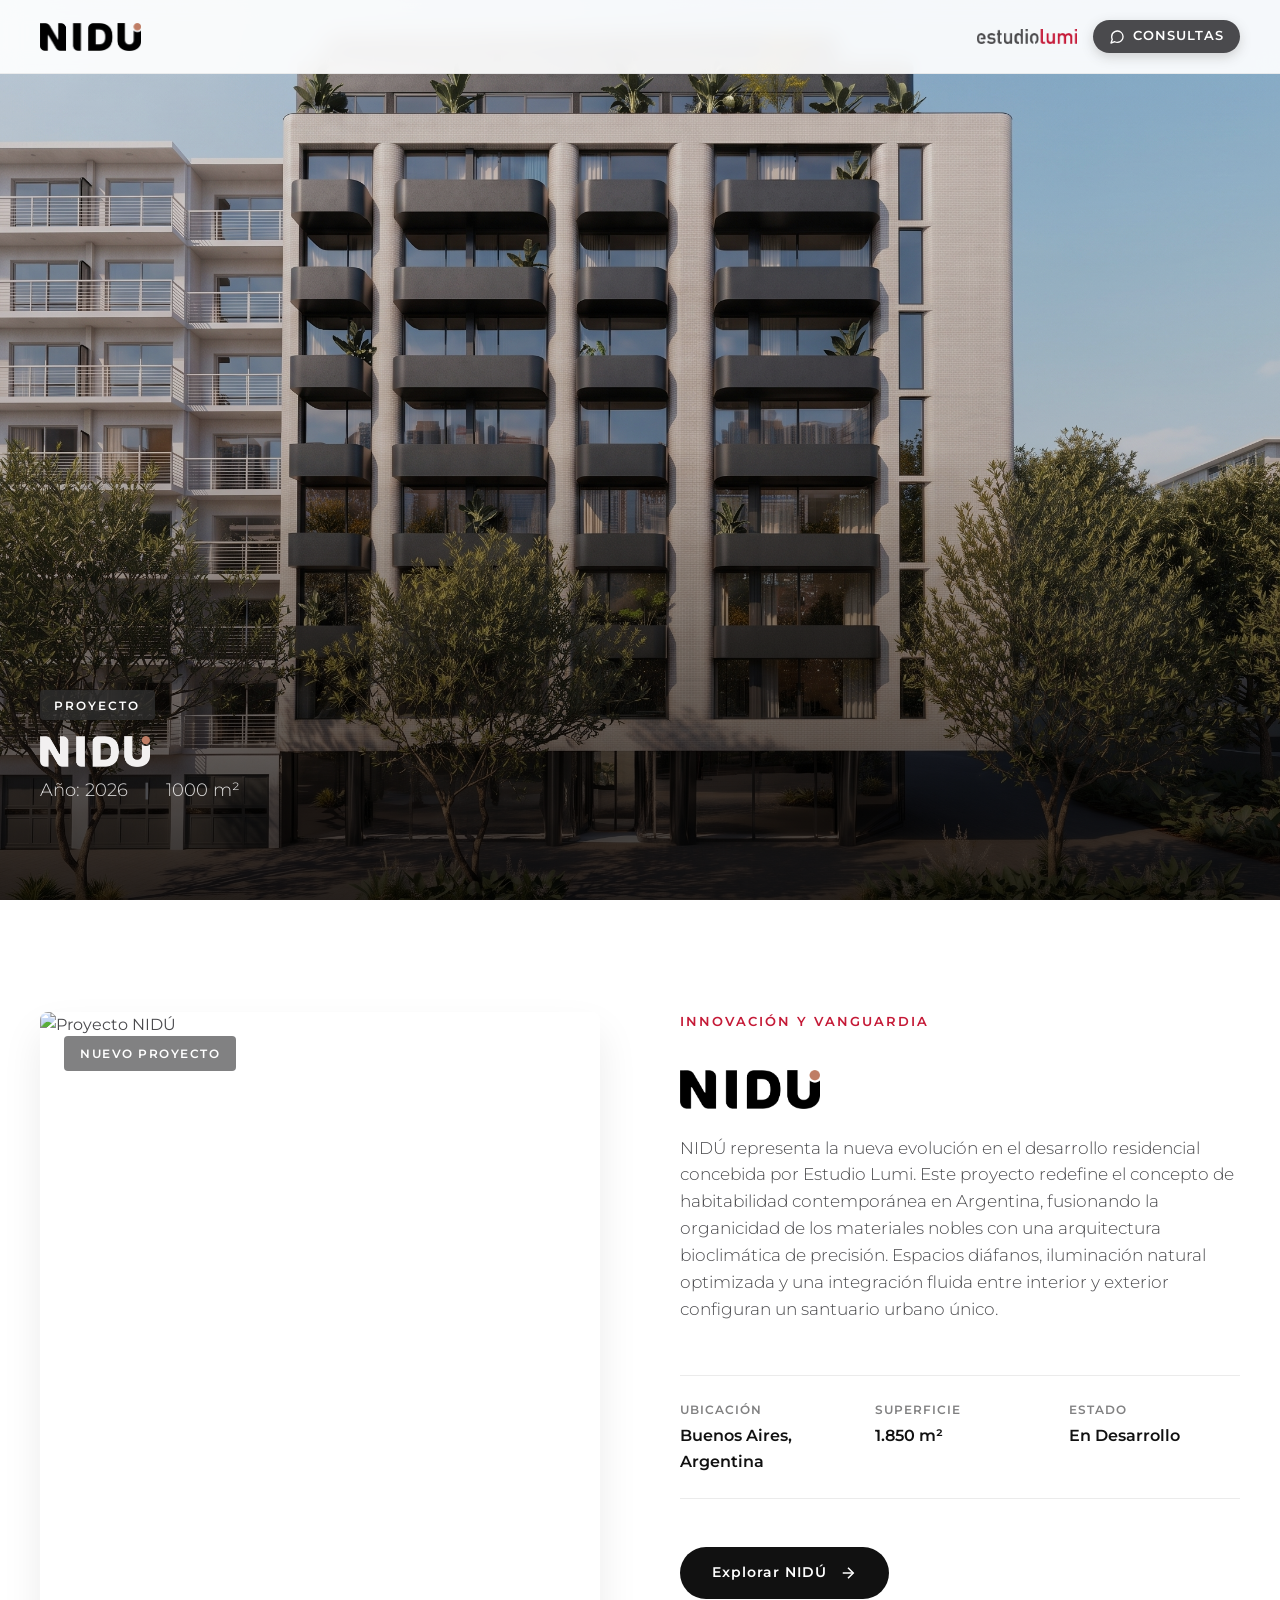
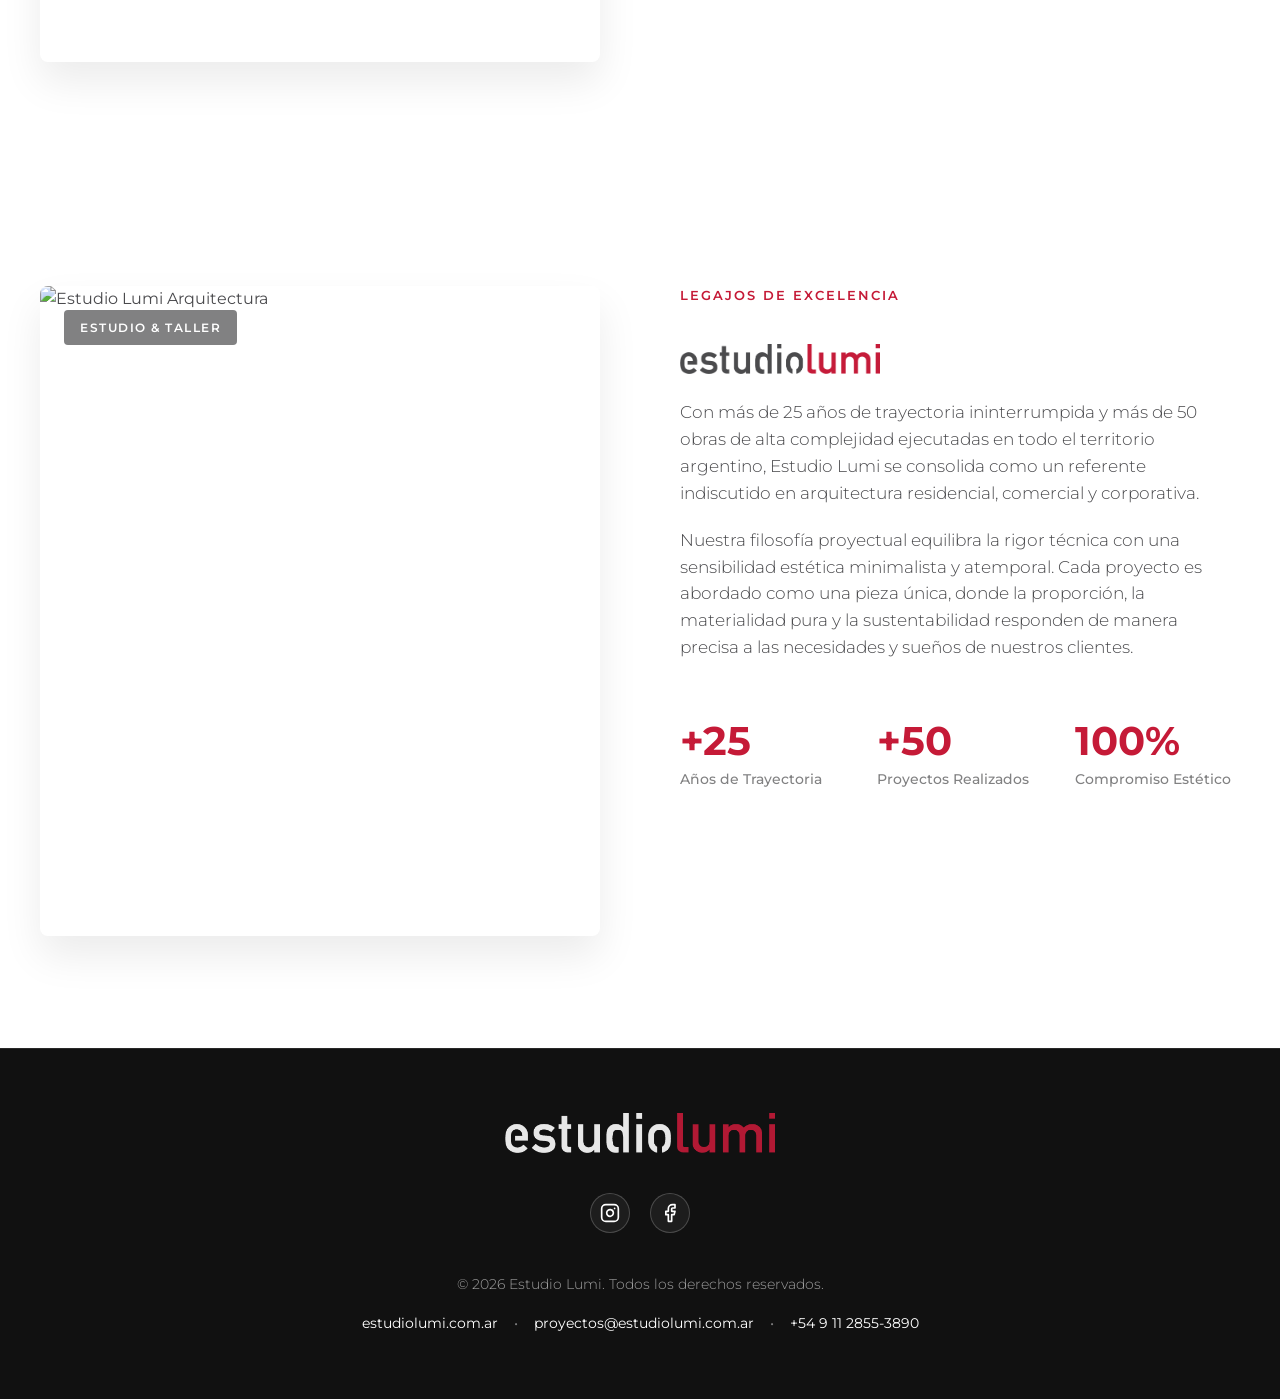
==== nidu.html @ f607843b "Primera versión del sitio Estudio Lumi Co-Authored-By: Claude Opus 5.5 <noreply@anthropic.com>" ====
<!DOCTYPE html>
<html lang="es">
<head>
    <meta charset="UTF-8">
    <meta name="viewport" content="width=device-width, initial-scale=1.0">
    <title>NIDÚ</title>
    <link rel="preconnect" href="https://fonts.googleapis.com">
    <link rel="preconnect" href="https://fonts.gstatic.com" crossorigin>
    <link href="https://fonts.googleapis.com/css2?family=Montserrat:ital,wght@0,300;0,400;0,500;0,600;0,700;1,300&display=swap" rel="stylesheet">
    <link rel="stylesheet" href="styles.css">
    <link rel="icon" href="./img/ICONO 2.ico">

</head>
<body>

    <!-- NAVBAR -->
    <header class="navbar">
        <div class="nav-container">
            <a href="#" class="logo-link">
                <img src="./img/logo-estudio-nidu.png" alt="Nidu Logo" class="logo-img">
            </a>
            <nav class="nav-links">
                <a href="./index.html" class="logo-link">
                <img src="./img/logo-estudio-lumi.png" alt="Estudio Lumi Logo" width="100px"></a>
                <a href="https://wa.me/5491128553890?text=Hola,%20me%20gustaría%20realizar%20una%20consulta%20con%20Estudio%20Lumi." target="_blank" class="nav-btn consultation-btn">
                    <svg class="whatsapp-icon" viewBox="0 0 24 24" width="16" height="16" stroke="currentColor" stroke-width="2" fill="none" stroke-linecap="round" stroke-linejoin="round"><path d="M21 11.5a8.38 8.38 0 0 1-.9 3.8 8.5 8.5 0 0 1-7.6 4.7 8.38 8.38 0 0 1-3.8-.9L3 21l1.9-5.7a8.38 8.38 0 0 1-.9-3.8 8.5 8.5 0 0 1 4.7-7.6 8.38 8.38 0 0 1 3.8-.9h.5a8.48 8.48 0 0 1 8 8v.5z"></path></svg>
                    CONSULTAS
                </a>
            </nav>
        </div>
    </header>

    <!-- HERO SECTION CON VIDEO -->
    <section class="hero-video">
        <video class="hero-video-media" autoplay muted loop playsinline preload="auto" poster="./img/1nidu1.jfif" aria-hidden="true">
            <source src="./videos/nidu2.mp4" type="video/mp4">
        </video>
        <div class="slide-overlay"></div>
        <div class="slide-content">
            <span class="slide-tag">PROYECTO</span> <br>
            <picture>
                <source media="(max-width: 768px)" srcset="./img/logo-estudio-nidu.png">
                <img src="./img/logo-estudio-nidu2.png" alt="Nidu Logo" width="110">
            </picture>
            <div class="project-meta">
                <span class="project-year">Año: 2026</span>
                <span class="meta-divider">|</span>
                <span class="project-area">1000 m²</span>
            </div>
        </div>
    </section>

    <!-- SECTION NIDÚ -->
    <section id="nidu" class="project-highlight-section">
        <div class="section-container">
            <div class="content-grid">
                <div class="image-wrapper reveal-left">
                    <img src="https://images.unsplash.com/photo-1600607687920-4e2a09cf159d?auto=format&fit=crop&w=1200&q=80" alt="Proyecto NIDÚ" class="highlight-img">
                    <div class="img-badge">Nuevo Proyecto</div>
                </div>
                <div class="text-wrapper reveal-right">
                    <span class="section-subtitle">Innovación y Vanguardia</span> <br>
                    <img src="./img/logo-estudio-nidu.png" alt="Estudio Lumi Logo" width="140px"><br>
                    <p class="section-text">
                        NIDÚ representa la nueva evolución en el desarrollo residencial concebida por Estudio Lumi. Este proyecto redefine el concepto de habitabilidad contemporánea en Argentina, fusionando la organicidad de los materiales nobles con una arquitectura bioclimática de precisión. Espacios diáfanos, iluminación natural optimizada y una integración fluida entre interior y exterior configuran un santuario urbano único.
                    </p>
                    <div class="project-specs">
                        <div class="spec-item">
                            <span class="spec-label">Ubicación</span>
                            <span class="spec-value">Buenos Aires, Argentina</span>
                        </div>
                        <div class="spec-item">
                            <span class="spec-label">Superficie</span>
                            <span class="spec-value">1.850 m²</span>
                        </div>
                        <div class="spec-item">
                            <span class="spec-label">Estado</span>
                            <span class="spec-value">En Desarrollo</span>
                        </div>
                    </div>
                    <div class="action-container">
                        <a href="#nidu-detalle" class="btn-primary">
                            Explorar NIDÚ
                            <svg viewBox="0 0 24 24" width="18" height="18" stroke="currentColor" stroke-width="2" fill="none"><line x1="5" y1="12" x2="19" y2="12"></line><polyline points="12 5 19 12 12 19"></polyline></svg>
                        </a>
                    </div>
                </div>
            </div>
        </div>
    </section>

    <!-- SECTION ESTUDIO LUMI -->
    <section class="about-studio-section">
        <div class="section-container">
            <div class="content-grid reverse">
                <div class="text-wrapper reveal-left">
                    <span class="section-subtitle">Legajos de Excelencia</span> <br>
                    <img src="./img/logo-estudio-lumi.png" alt="Estudio Lumi Logo" width="200px"><br>
                    <p class="section-text">
                        Con más de 25 años de trayectoria ininterrumpida y más de 50 obras de alta complejidad ejecutadas en todo el territorio argentino, Estudio Lumi se consolida como un referente indiscutido en arquitectura residencial, comercial y corporativa. 
                    </p>
                    <p class="section-text">
                        Nuestra filosofía proyectual equilibra la rigor técnica con una sensibilidad estética minimalista y atemporal. Cada proyecto es abordado como una pieza única, donde la proporción, la materialidad pura y la sustentabilidad responden de manera precisa a las necesidades y sueños de nuestros clientes.
                    </p>
                    <div class="stats-grid">
                        <div class="stat-box">
                            <span class="stat-number">+25</span>
                            <span class="stat-desc">Años de Trayectoria</span>
                        </div>
                        <div class="stat-box">
                            <span class="stat-number">+50</span>
                            <span class="stat-desc">Proyectos Realizados</span>
                        </div>
                        <div class="stat-box">
                            <span class="stat-number">100%</span>
                            <span class="stat-desc">Compromiso Estético</span>
                        </div>
                    </div>
                </div>
                <div class="image-wrapper reveal-right">
                    <img src="https://images.unsplash.com/photo-1486406146926-c627a92ad1ab?auto=format&fit=crop&w=1200&q=80" alt="Estudio Lumi Arquitectura" class="highlight-img">
                    <div class="img-badge dark">Estudio & Taller</div>
                </div>
            </div>
        </div>
    </section>

    <!-- FOOTER -->
    <footer class="site-footer">
        <div class="footer-container">
            <div class="footer-logo-wrapper">
                <img src="./img/logo-estudio-lumi2.png" alt="Estudio Lumi Logo" class="footer-logo">
            </div>
                <div class="footer-socials">
                <a href="https://www.instagram.com/estudio.lumi?stkn=eGp0d3A1OG50ZW5n" target="_blank" aria-label="Instagram" class="social-icon">
                    <svg viewBox="0 0 24 24" width="20" height="20" stroke="currentColor" stroke-width="2" fill="none" stroke-linecap="round" stroke-linejoin="round"><rect x="2" y="2" width="20" height="20" rx="5" ry="5"></rect><path d="M16 11.37A4 4 0 1 1 12.63 8 4 4 0 0 1 16 11.37z"></path><line x1="17.5" y1="6.5" x2="17.51" y2="6.5"></line></svg>
                </a>
                <a href="https://www.facebook.com/share/1S2VRbThdL/?mibextid=wwXIfr" target="_blank" aria-label="Facebook" class="social-icon">
                    <svg viewBox="0 0 24 24" width="20" height="20" stroke="currentColor" stroke-width="2" fill="none" stroke-linecap="round" stroke-linejoin="round"><path d="M18 2h-3a5 5 0 0 0-5 5v3H7v4h3v8h4v-8h3l1-4h-4V7a1 1 0 0 1 1-1h3z"></path></svg>
                </a>
            </div>
            <div class="footer-info">
                <p class="footer-copy">&copy; 2026 Estudio Lumi. Todos los derechos reservados.</p>
                <div class="footer-contacts">
                    <a href="https://estudiolumi.com.ar" target="_blank">estudiolumi.com.ar</a>
                    <span>&bull;</span>
                    <a href="mailto:proyectos@estudiolumi.com.ar">proyectos@estudiolumi.com.ar</a>
                    <span>&bull;</span>
                    <a href="https://wa.me/5491128553890" target="_blank">+54 9 11 2855-3890</a>
                </div>
            </div>
        </div>
    </footer>

    <script src="script.js"></script>
</body>
</html>
---- styles.css ----
/* CSS RESET Y VARIABLES */
*, *::before, *::after {
    box-sizing: border-box;
    margin: 0;
    padding: 0;
}

:root {
    --primary-red: #c51a37;
    --dark-red: #a51620;
    --dark-grey: #4a4a4d;
    --light-grey: #818182;
    --bg-light: #f8f8f9;
    --black: #111111;
    --white: #ffffff;
    --font-main: 'Montserrat', Helvetica, Arial, sans-serif;
}

html {
    scroll-behavior: smooth;
    font-size: 16px;
}

body {
    font-family: var(--font-main);
    color: var(--dark-grey);
    background-color: var(--white);
    line-height: 1.6;
    overflow-x: hidden;
}

/* NAVBAR MINIMALISTA */
.navbar {
    position: fixed;
    top: 0;
    left: 0;
    width: 100%;
    z-index: 1000;
    background: rgba(255, 255, 255, 0.92);
    backdrop-filter: blur(10px);
    -webkit-backdrop-filter: blur(10px);
    border-bottom: 1px solid rgba(0, 0, 0, 0.06);
    transition: all 0.3s ease;
}

.navbar.scrolled {
    padding: 0.5rem 0;
    background: rgba(255, 255, 255, 0.98);
    box-shadow: 0 4px 20px rgba(0, 0, 0, 0.05);
}

.nav-container {
    max-width: 1400px;
    margin: 0 auto;
    padding: 1.25rem 2.5rem;
    display: flex;
    justify-content: space-between;
    align-items: center;
}

.logo-link {
    display: flex;
    align-items: center;
}

.logo-img {
    height: 28px;
    width: auto;
    object-fit: contain;
}

.nav-links {
    display: flex;
    align-items: center;
    gap: 1rem;
}

.nav-btn {
    font-family: var(--font-main);
    font-size: 0.80rem;
    font-weight: 600;
    letter-spacing: 1px;
    text-decoration: none;
    padding: 0.4rem 1rem;
    border-radius: 20px;
    transition: all 0.3s ease;
    display: inline-flex;
    align-items: center;
    gap: 0.5rem;
}

.nidu-btn {
    color: var(--dark-grey);
    border: 1px solid rgba(74, 74, 77, 0.3);
    background: transparent;
}

.nidu-btn:hover {
    border-color: var(--primary-red);
    color: var(--primary-red);
}

.consultation-btn {
    background-color: var(--dark-grey);
    color: var(--white);
    box-shadow: 0 4px 12px rgba(90, 89, 89, 0.25);
}

.consultation-btn:hover {
    background-color: var(--light-grey);
    transform: translateY(-1px);
    box-shadow: 0 6px 16px rgba(83, 83, 83, 0.35);
}

/* HERO SECTION - CARRUSEL DE PANTALLA COMPLETA */
.hero-carousel {
    position: relative;
    width: 100vw;
    height: 100vh;
    overflow: hidden;
    background-color: var(--black);
}

.carousel-track {
    position: relative;
    width: 100%;
    height: 100%;
}

.carousel-slide {
    position: absolute;
    top: 0;
    left: 0;
    width: 100%;
    height: 100%;
    background-size: cover;
    background-position: center;
    opacity: 0;
    visibility: hidden;
    transition: opacity 1.2s cubic-bezier(0.4, 0, 0.2, 1), transform 1.2s cubic-bezier(0.4, 0, 0.2, 1);
    transform: scale(1.03);
    display: flex;
    align-items: flex-end;
}

.carousel-slide.active {
    opacity: 1;
    visibility: visible;
    transform: scale(1);
    z-index: 2;
}

.slide-overlay {
    position: absolute;
    top: 0;
    left: 0;
    width: 100%;
    height: 100%;
    background: linear-gradient(0deg, rgba(0,0,0,0.8) 0%, rgba(0,0,0,0.2) 50%, rgba(0,0,0,0.1) 100%);
    z-index: 1;
}

.slide-content {
    position: relative;
    z-index: 3;
    max-width: 1400px;
    width: 100%;
    margin: 0 auto;
    padding: 0 2.5rem 6rem 2.5rem;
}

.slide-tag {
    display: inline-block;
    font-size: 0.75rem;
    font-weight: 600;
    letter-spacing: 2px;
    text-transform: uppercase;
    color: var(--white);
    background-color: rgba(49, 48, 49, 0.75);
    padding: 0.35rem 0.9rem;
    border-radius: 4px;
    margin-bottom: 1rem;
    opacity: 0;
    transform: translateY(20px);
    transition: opacity 0.8s ease 0.3s, transform 0.8s ease 0.3s;
}

p {
    color: #ededee;
}

.project-title {
    font-size: clamp(1.4rem, 1.8vw, 2rem);
    font-weight: 500;
    color: var(--white);
    line-height: 1.1;
    margin-bottom: 0.75rem;
    opacity: 0;
    transform: translateY(30px);
    transition: opacity 0.8s ease 0.4s, transform 0.8s ease 0.4s;
}

.project-location {
    font-size: 1.1rem;
    font-weight: 400;
    color: rgba(255, 255, 255, 0.9);
    margin-bottom: 0.1rem;
    opacity: 0;
    transform: translateY(25px);
    transition: opacity 0.8s ease 0.45s, transform 0.8s ease 0.45s;
}

.project-meta {
    display: flex;
    align-items: center;
    gap: 1rem;
    font-size: 1.15rem;
    font-weight: 300;
    color: rgba(255, 255, 255, 0.85);
    opacity: 0;
    transform: translateY(20px);
    transition: opacity 0.8s ease 0.5s, transform 0.8s ease 0.5s;
}

.meta-divider {
    color: var(--dark-grey);
    font-weight: 700;
}

/* Animaciones activas en slide actual */
.carousel-slide.active .slide-tag,
.carousel-slide.active .project-title,
.carousel-slide.active .project-location,
.carousel-slide.active .project-meta {
    opacity: 1;
    transform: translateY(0);
}

/* Controles del Carrusel */
.carousel-controls {
    position: absolute;
    bottom: 2.5rem;
    right: 2.5rem;
    z-index: 10;
    display: flex;
    align-items: center;
    gap: 1.5rem;
}

.carousel-btn {
    background: rgba(255, 255, 255, 0.15);
    border: 1px solid rgba(255, 255, 255, 0.3);
    color: var(--white);
    width: 44px;
    height: 44px;
    border-radius: 50%;
    display: flex;
    align-items: center;
    justify-content: center;
    cursor: pointer;
    transition: all 0.3s ease;
    backdrop-filter: blur(5px);
}

.carousel-btn:hover {
    background-color: var(--light-grey);
    border-color: var(--dark-grey);
}

.carousel-dots {
    display: flex;
    gap: 0.5rem;
}

.dot {
    width: 8px;
    height: 8px;
    border-radius: 50%;
    background-color: rgba(255, 255, 255, 0.3);
    cursor: pointer;
    transition: all 0.3s ease;
}

.dot.active {
    width: 24px;
    border-radius: 4px;
    background-color: var(--white);
}

/* SECTIONS COMUNES */
.section-container {
    max-width: 1400px;
    margin: 0 auto;
    padding: 7rem 2.5rem;
}

.content-grid {
    display: grid;
    grid-template-columns: 1fr 1fr;
    gap: 5rem;
    align-items: flex-start;
}

.content-grid.reverse {
    direction: rtl;
}

.content-grid.reverse > * {
    direction: ltr;
}

.image-wrapper {
    position: relative;
    border-radius: 8px;
    overflow: hidden;
    box-shadow: 0 20px 40px rgba(0, 0, 0, 0.08);
}

.highlight-img {
    width: 100%;
    height: 650px;
    object-fit: cover;
    display: block;
    transition: transform 0.8s cubic-bezier(0.4, 0, 0.2, 1);
}

.image-wrapper:hover .highlight-img {
    transform: scale(1.03);
}

.img-badge {
    position: absolute;
    top: 1.5rem;
    left: 1.5rem;
    background-color: var(--light-grey);
    color: var(--white);
    font-size: 0.75rem;
    font-weight: 600;
    letter-spacing: 1.5px;
    text-transform: uppercase;
    padding: 0.5rem 1rem;
    border-radius: 4px;
}

.img-badge.dark {
    background-color: var(--light-grey);
}

.text-wrapper {
    display: flex;
    flex-direction: column;
    justify-content: center;
}

.section-subtitle {
    font-size: 0.8rem;
    font-weight: 600;
    letter-spacing: 2px;
    text-transform: uppercase;
    color: var(--primary-red);
    margin-bottom: 0.75rem;
}

.section-title {
    font-size: clamp(2rem, 3.5vw, 3rem);
    font-weight: 700;
    color: var(--black);
    line-height: 1.15;
    margin-bottom: 1.5rem;
}

.section-text {
    font-size: 1.05rem;
    color: var(--dark-grey);
    margin-bottom: 1.25rem;
    font-weight: 300;
}

/* ESPECIFICACIONES DE PROYECTO NIDÚ */
.project-specs {
    display: grid;
    grid-template-columns: repeat(3, 1fr);
    gap: 1.5rem;
    margin: 2rem 0;
    padding: 1.5rem 0;
    border-top: 1px solid rgba(0,0,0,0.08);
    border-bottom: 1px solid rgba(0,0,0,0.08);
}

.spec-item {
    display: flex;
    flex-direction: column;
}

.spec-label {
    font-size: 0.75rem;
    font-weight: 600;
    text-transform: uppercase;
    letter-spacing: 1px;
    color: var(--light-grey);
    margin-bottom: 0.25rem;
}

.spec-value {
    font-size: 1rem;
    font-weight: 600;
    color: var(--black);
}

/* ESTADISTICAS ESTUDIO LUMI */
.stats-grid {
    display: grid;
    grid-template-columns: repeat(3, 1fr);
    gap: 2rem;
    margin-top: 2.5rem;
}

.stat-box {
    display: flex;
    flex-direction: column;
}

.stat-number {
    font-size: 2.5rem;
    font-weight: 700;
    color: var(--primary-red);
    line-height: 1;
    margin-bottom: 0.5rem;
}

.stat-desc {
    font-size: 0.85rem;
    color: var(--light-grey);
    font-weight: 500;
}

/* BOTÓN PRIMARIO */
.btn-primary {
    display: inline-flex;
    align-items: center;
    gap: 0.75rem;
    background-color: var(--black);
    color: var(--white);
    padding: 0.9rem 2rem;
    border-radius: 50px;
    font-size: 0.9rem;
    font-weight: 600;
    letter-spacing: 1px;
    text-decoration: none;
    transition: all 0.3s ease;
    margin-top: 1rem;
    width: fit-content;
}

.btn-primary:hover {
    background-color: var(--primary-red);
    transform: translateY(-2px);
    box-shadow: 0 8px 20px rgba(197, 26, 55, 0.3);
}

/* FOOTER SIMPLE */
.site-footer {
    background-color: var(--black);
    color: var(--white);
    padding: 4rem 2.5rem;
    border-top: 1px solid rgba(255,255,255,0.1);
}

.footer-container {
    max-width: 1400px;
    margin: 0 auto;
    display: flex;
    flex-direction: column;
    align-items: center;
    text-align: center;
    gap: 2rem;
}

.footer-logo {
    height: 40px;
    width: auto;
    opacity: 0.9;
    /* filter: brightness(0) invert(1); */

}

.footer-info {
    display: flex;
    flex-direction: column;
    gap: 1rem;
    align-items: center;
}

.footer-copy {
    font-size: 0.9rem;
    color: rgba(255, 255, 255, 0.6);
    font-weight: 300;
}

.footer-contacts {
    display: flex;
    flex-wrap: wrap;
    justify-content: center;
    gap: 1rem;
    font-size: 0.9rem;
}

.footer-contacts a {
    color: var(--white);
    text-decoration: none;
    transition: color 0.3s ease;
}

.footer-contacts a:hover {
    color: var(--primary-red);
}

.footer-contacts span {
    color: var(--light-grey);
}

/* FOOTER SOCIAL ICONS */
.footer-socials {
    display: flex;
    gap: 1.25rem;
    margin-bottom: 0.5rem;
}

.social-icon {
    display: flex;
    align-items: center;
    justify-content: center;
    width: 40px;
    height: 40px;
    border-radius: 50%;
    border: 1px solid rgba(255, 255, 255, 0.2);
    color: var(--white);
    background: rgba(255, 255, 255, 0.05);
    transition: all 0.3s ease;
}

.social-icon svg {
    stroke: #ffffff !important;
    fill: none;
}

.social-icon:hover {
    background-color: var(--primary-red);
    border-color: var(--primary-red);
    transform: translateY(-2px);
}

/* RESPONSIVE DESIGN */
@media (max-width: 1024px) {
    .content-grid, .content-grid.reverse {
        grid-template-columns: 1fr;
        gap: 3rem;
        direction: ltr;
    }
    
    .highlight-img {
        height: 400px;
    }
}

@media (max-width: 768px) {
    .nav-container {
        padding: 1rem 1.25rem;
    }
    
    .logo-img {
        height: 18px;
    }
    
    .nav-btn {
        padding: 0.5rem 0.8rem;
        font-size: 0.8rem;
    }

    .project-specs, .stats-grid {
        grid-template-columns: 1fr;
        gap: 1rem;
    }

    /* HERO MÓVIL DEFINITIVO: IMAGEN ARRIBA Y TEXTO ABAJO SEPARADOS */
    .hero-carousel {
        height: auto !important;
        min-height: 440px;
        background-color: var(--white);
    }

    .carousel-track {
        position: relative;
        height: 420px; /* Altura calculada para imagen (300px) + texto (180px) */
    }

    .carousel-slide {
        position: absolute;
        top: 0;
        left: 0;
        width: 100%;
        height: 100%;
        opacity: 0;
        visibility: hidden;
        display: none;
        background-size: 100% 270px !important; /* Imagen fija en los primeros 300px */
        background-repeat: no-repeat !important;
        background-position: top center !important;
        background-color: var(--white) !important;
    }

    .carousel-slide.active {
        display: block;
        opacity: 1;
        visibility: visible;
    }

    .slide-overlay {
        display: none !important;
    }

    .slide-content {
        position: absolute;
        top: 270px; /* Se posiciona debajo exacto de la imagen */
        left: 0;
        width: 100%;
        height: auto;
        background-color: var(--white) !important; /* Fondo blanco limpio */
        padding: 0.85rem 1.25rem 0.5rem 1.25rem;
        text-align: left;
        z-index: 5;
    }

    /* Textos oscuros perfectamente legibles sobre blanco */
    .slide-content .project-title {
        color: var(--black) !important;
        font-size: 1.5rem !important;
        margin-bottom: 0.4rem !important;
    }

    .slide-content .project-location {
        color: var(--dark-grey) !important;
        font-size: 0.95rem !important;
        margin-bottom: 0.4rem !important;
    }

    .slide-content .project-meta {
        color: var(--dark-grey) !important;
        font-size: 0.9rem !important;
    }

    .slide-content .slide-tag {
        background-color: rgba(88, 87, 87, 0.9) !important;
        margin-bottom: 0.4rem !important;
    }

.carousel-controls {
        position: absolute !important;
        top: 400px !important;
        left: 0 !important;
        width: 100% !important;
        display: flex !important;
        justify-content: center !important;
        align-items: center !important;
        margin-top: 0 !important;
        padding-bottom: 1rem !important;
        z-index: 10;
    }

    .carousel-controls .carousel-btn {
        background: rgba(0, 0, 0, 0.1) !important;
        border: 1px solid rgba(0, 0, 0, 0.2) !important;
        color: var(--black) !important;
        width: 36px;
        height: 36px;
    }

    .carousel-controls .dot {
        background-color: rgba(0, 0, 0, 0.2) !important;
    }

    .carousel-controls .dot.active {
        background-color: var(--dark-grey) !important;
    }
}

/* =========================================================
   HERO CON VIDEO (nidu.html)
   Escritorio: video a pantalla completa (cover) con overlay.
   Tablet/Móvil: video completo sin recortes (proporción real).
   ========================================================= */
.hero-video {
    position: relative;
    width: 100%;
    height: 100vh;
    height: 100svh;
    overflow: hidden;
    background-color: var(--black);
    display: flex;
    align-items: flex-end;
}

.hero-video .hero-video-media {
    position: absolute;
    inset: 0;
    width: 100%;
    height: 100%;
    object-fit: cover;
    object-position: center;
    display: block;
    z-index: 0;
    pointer-events: none;
}

.hero-video .slide-tag,
.hero-video .project-meta {
    opacity: 1;
    transform: translateY(0);
    animation: heroFadeUp 0.9s ease both;
}

.hero-video .slide-tag { animation-delay: 0.3s; }
.hero-video .project-meta { animation-delay: 0.5s; }

@keyframes heroFadeUp {
    from { opacity: 0; transform: translateY(20px); }
    to   { opacity: 1; transform: translateY(0); }
}

/* TABLET: video completo debajo del navbar, texto sobre el video */
@media (max-width: 1024px) {
    .hero-video {
        height: auto;
        display: block;
        padding-top: var(--nav-h, 74px); /* alto real del navbar fijo (lo mide script.js) */
    }

    .hero-video .hero-video-media {
        position: relative;
        inset: auto;
        height: auto;
        object-fit: contain;
    }

    .hero-video .slide-overlay {
        top: var(--nav-h, 74px);
        height: calc(100% - var(--nav-h, 74px));
    }

    .hero-video .slide-content {
        position: absolute;
        left: 0;
        bottom: 0;
        padding: 0 2rem 2rem 2rem;
    }
}

/* MÓVIL: video arriba completo y texto abajo sobre blanco (mismo concepto que el carrusel) */
@media (max-width: 768px) {
    .hero-video {
        background-color: var(--white);
    }

    .hero-video .slide-overlay {
        display: none !important;
    }

    .hero-video .slide-content {
        position: relative;
        top: auto;
        bottom: auto;
        padding: 0.85rem 1.25rem 1.25rem 1.25rem;
    }

    .hero-video .slide-content .project-meta {
        color: var(--dark-grey) !important;
        font-size: 0.9rem !important;
    }

    .hero-video .slide-content .slide-tag {
        background-color: rgba(88, 87, 87, 0.9) !important;
        margin-bottom: 0.4rem !important;
    }
}
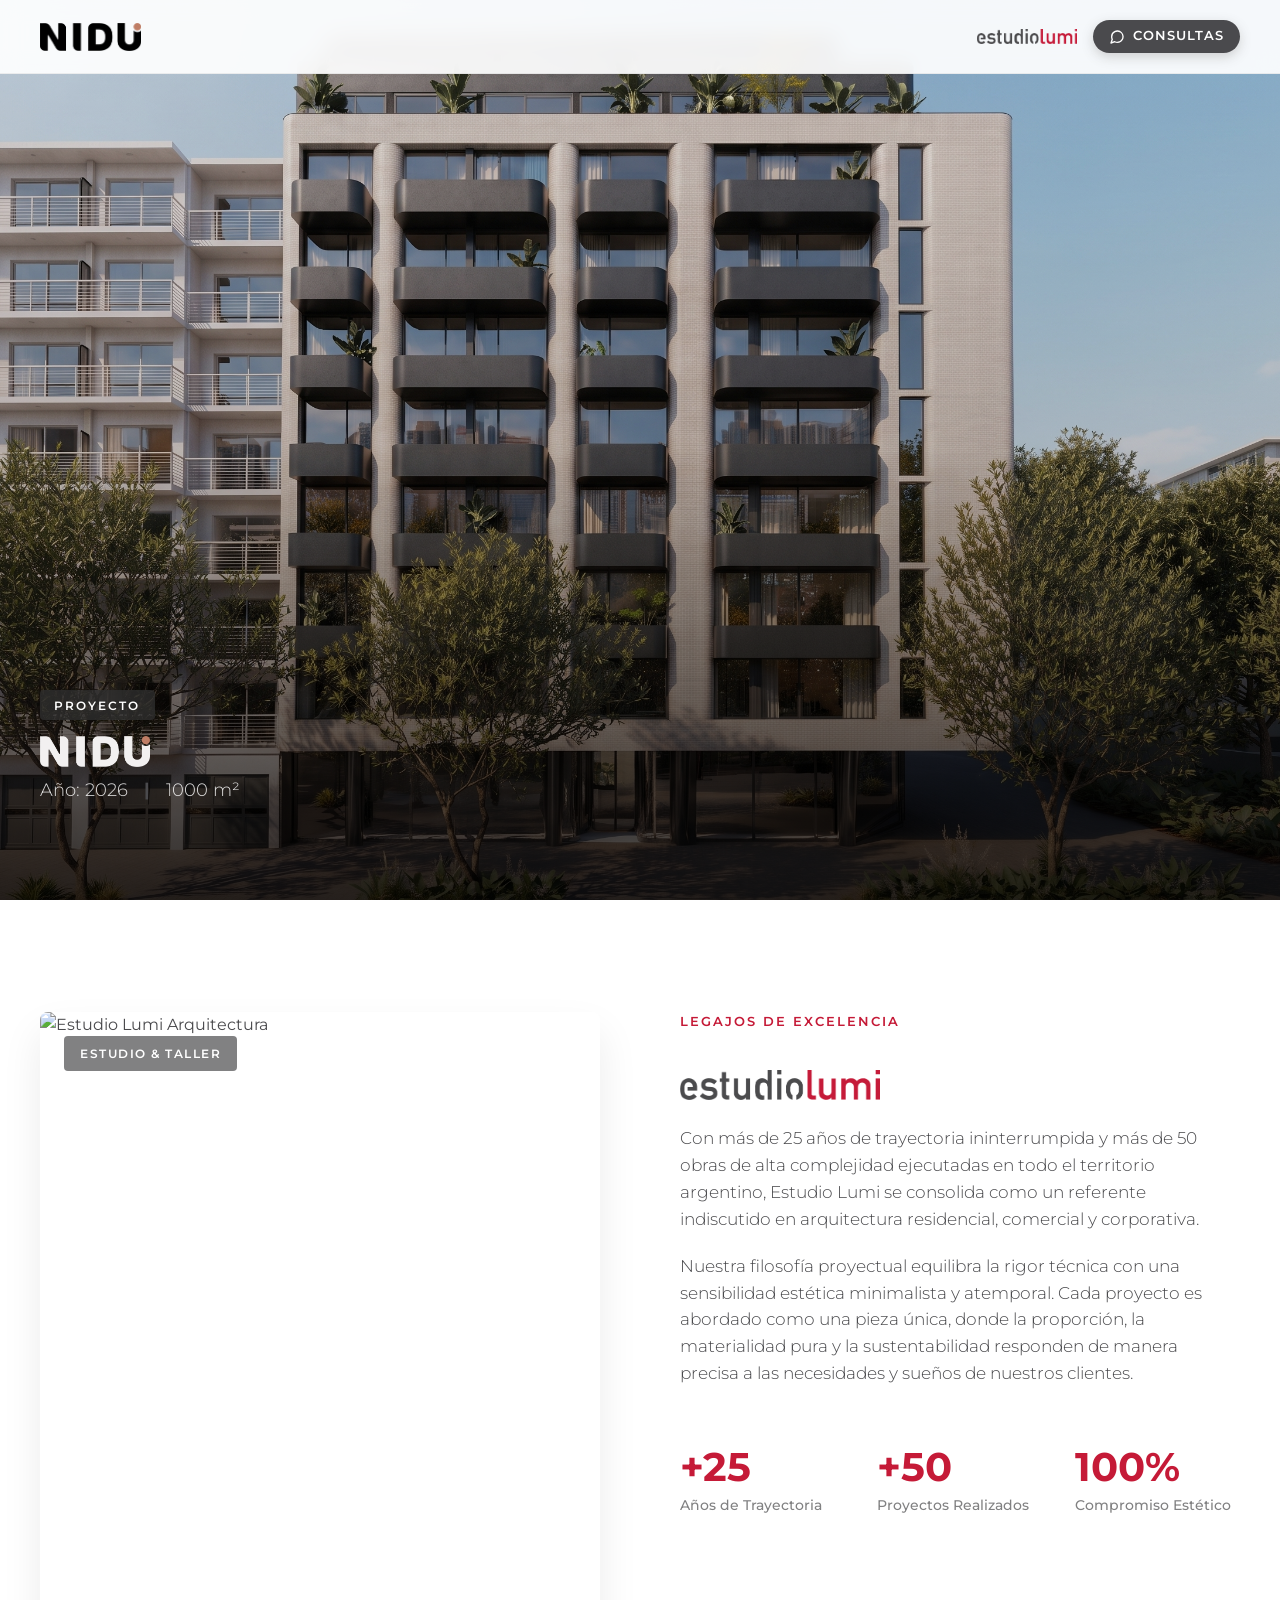
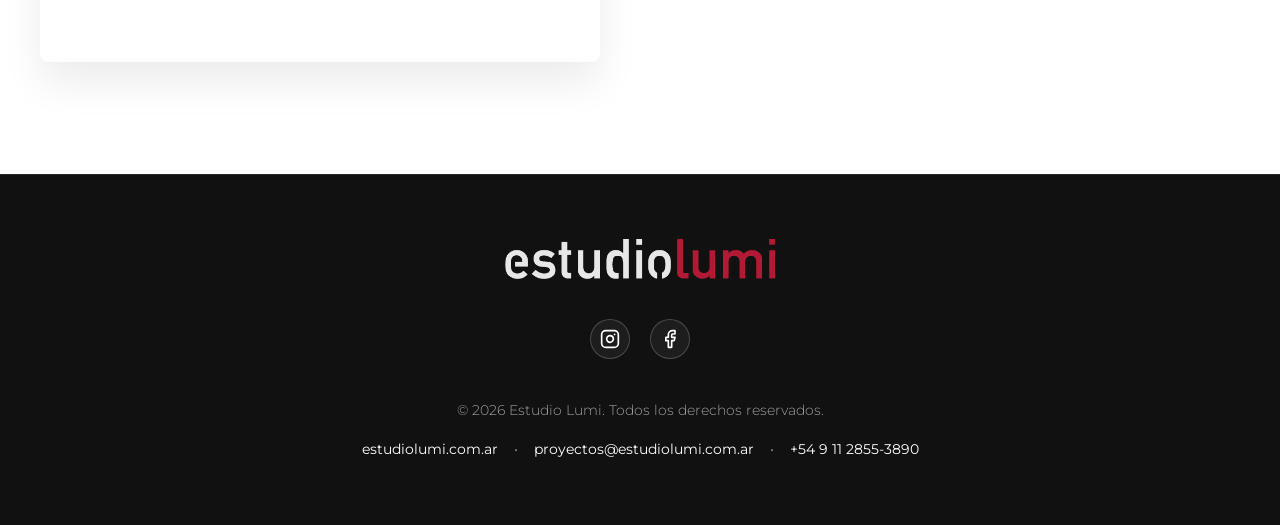
==== commit 79c29228: "segunddo commit" ====
--- a/nidu.html
+++ b/nidu.html
@@ -46,45 +46,6 @@
                 <span class="project-year">Año: 2026</span>
                 <span class="meta-divider">|</span>
                 <span class="project-area">1000 m²</span>
-            </div>
-        </div>
-    </section>
-
-    <!-- SECTION NIDÚ -->
-    <section id="nidu" class="project-highlight-section">
-        <div class="section-container">
-            <div class="content-grid">
-                <div class="image-wrapper reveal-left">
-                    <img src="https://images.unsplash.com/photo-1600607687920-4e2a09cf159d?auto=format&fit=crop&w=1200&q=80" alt="Proyecto NIDÚ" class="highlight-img">
-                    <div class="img-badge">Nuevo Proyecto</div>
-                </div>
-                <div class="text-wrapper reveal-right">
-                    <span class="section-subtitle">Innovación y Vanguardia</span> <br>
-                    <img src="./img/logo-estudio-nidu.png" alt="Estudio Lumi Logo" width="140px"><br>
-                    <p class="section-text">
-                        NIDÚ representa la nueva evolución en el desarrollo residencial concebida por Estudio Lumi. Este proyecto redefine el concepto de habitabilidad contemporánea en Argentina, fusionando la organicidad de los materiales nobles con una arquitectura bioclimática de precisión. Espacios diáfanos, iluminación natural optimizada y una integración fluida entre interior y exterior configuran un santuario urbano único.
-                    </p>
-                    <div class="project-specs">
-                        <div class="spec-item">
-                            <span class="spec-label">Ubicación</span>
-                            <span class="spec-value">Buenos Aires, Argentina</span>
-                        </div>
-                        <div class="spec-item">
-                            <span class="spec-label">Superficie</span>
-                            <span class="spec-value">1.850 m²</span>
-                        </div>
-                        <div class="spec-item">
-                            <span class="spec-label">Estado</span>
-                            <span class="spec-value">En Desarrollo</span>
-                        </div>
-                    </div>
-                    <div class="action-container">
-                        <a href="#nidu-detalle" class="btn-primary">
-                            Explorar NIDÚ
-                            <svg viewBox="0 0 24 24" width="18" height="18" stroke="currentColor" stroke-width="2" fill="none"><line x1="5" y1="12" x2="19" y2="12"></line><polyline points="12 5 19 12 12 19"></polyline></svg>
-                        </a>
-                    </div>
-                </div>
             </div>
         </div>
     </section>
